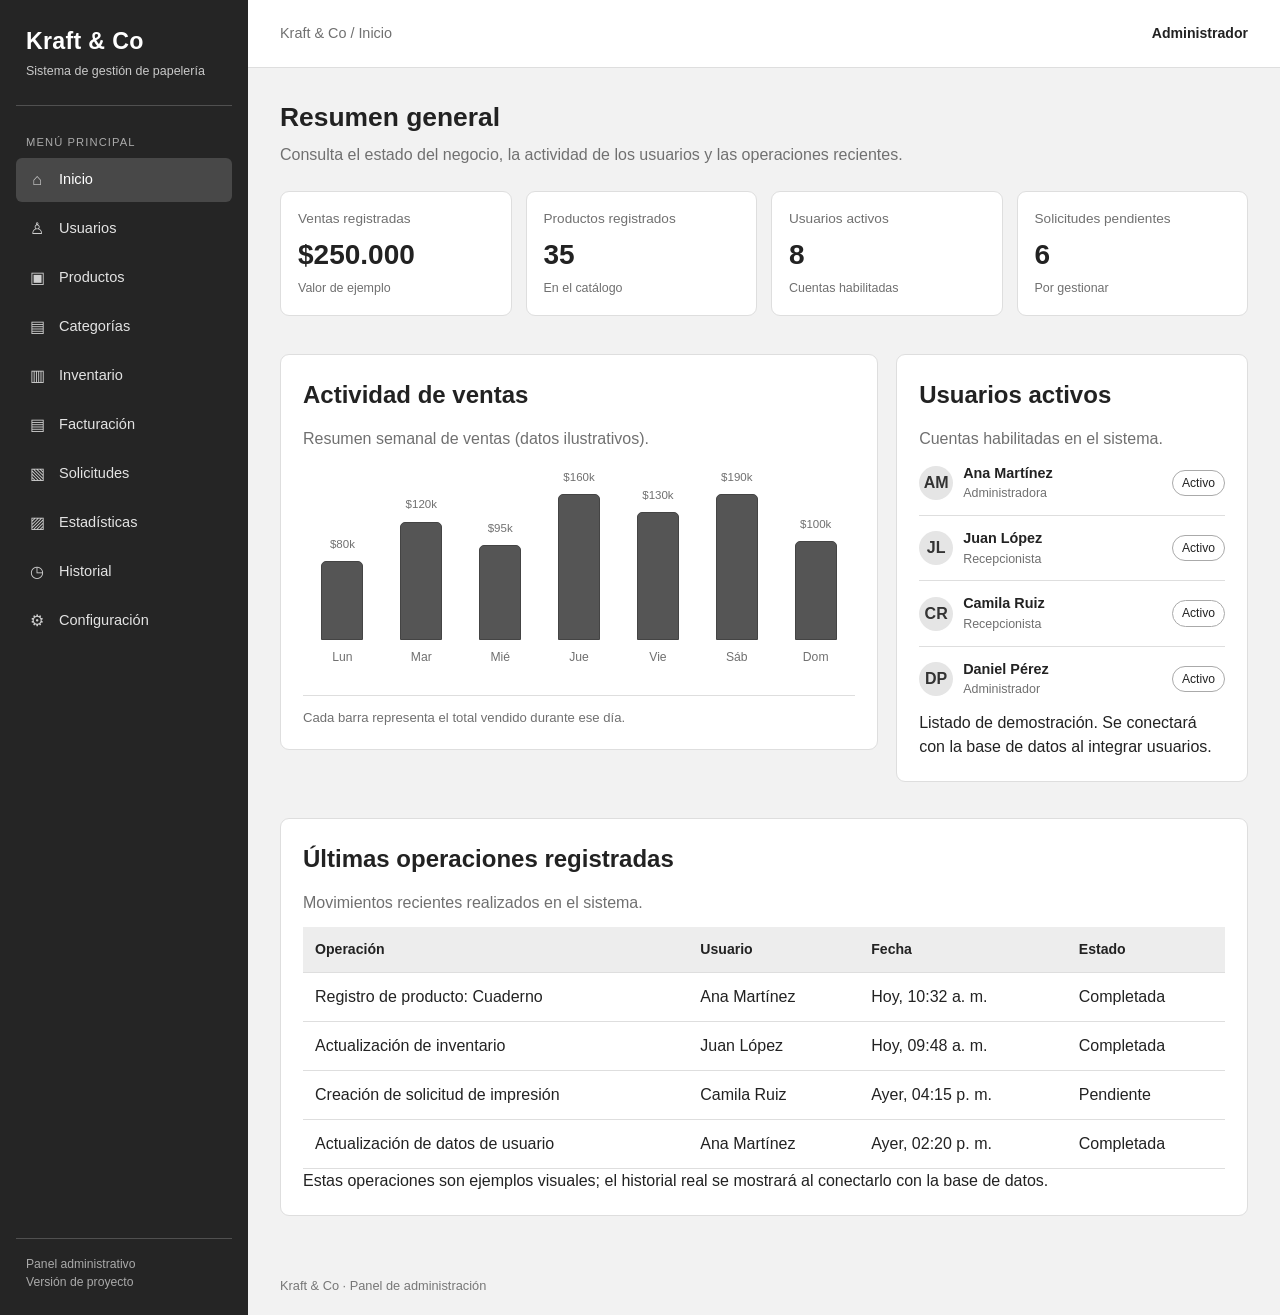
==== backend/index.html @ d10f0f5d "Agregar archivos del proyecto" ====
<!DOCTYPE html>
<html lang="es">
<head>
<meta charset="UTF-8">
<meta name="viewport" content="width=device-width, initial-scale=1.0">
<title>Kraft &amp; Co | Panel principal</title>
<link rel="stylesheet" href="css/estilos.css">
</head>
<body>
<div class="app-layout">
<aside class="sidebar">
  <div class="brand"><h1>Kraft &amp; Co</h1><p>Sistema de gestión de papelería</p></div>
  <div class="nav-title">Menú principal</div>
  <nav class="nav-list">
    <a href="index.html" class="active"><span class="nav-icon">⌂</span><span>Inicio</span></a>
    <a href="modulos/usuarios/index.html"><span class="nav-icon">♙</span><span>Usuarios</span></a>
    <a href="modulos/productos/index.html"><span class="nav-icon">▣</span><span>Productos</span></a>
    <a href="modulos/categorias/index.html"><span class="nav-icon">▤</span><span>Categorías</span></a>
    <a href="modulos/inventario/index.html"><span class="nav-icon">▥</span><span>Inventario</span></a>
    <a href="./modulos/facturacion/index.html"><span class="nav-icon">▤</span><span>Facturación</span></a>
    <a href="modulos/solicitudes/index.html"><span class="nav-icon">▧</span><span>Solicitudes</span></a>
    <a href="modulos/estadisticas/index.html"><span class="nav-icon">▨</span><span>Estadísticas</span></a>
    <a href="modulos/historial/index.html"><span class="nav-icon">◷</span><span>Historial</span></a>
    <a href="modulos/configuracion/index.html"><span class="nav-icon">⚙</span><span>Configuración</span></a>
  </nav>
  <div class="sidebar-foot">Panel administrativo<br>Versión de proyecto</div>
</aside>

<div class="main-area">
<header class="topbar"><span class="crumb">Kraft &amp; Co / Inicio</span><span class="user">Administrador</span></header>
<main class="page-content">
  <section class="intro">
    <h2>Resumen general</h2>
    <p>Consulta el estado del negocio, la actividad de los usuarios y las operaciones recientes.</p>
  </section>

  <section class="kpi-grid" aria-label="Indicadores principales">
    <article class="kpi"><div class="kpi-label">Ventas registradas</div><div class="kpi-value">$250.000</div><div class="kpi-note">Valor de ejemplo</div></article>
    <article class="kpi"><div class="kpi-label">Productos registrados</div><div class="kpi-value">35</div><div class="kpi-note">En el catálogo</div></article>
    <article class="kpi"><div class="kpi-label">Usuarios activos</div><div class="kpi-value">8</div><div class="kpi-note">Cuentas habilitadas</div></article>
    <article class="kpi"><div class="kpi-label">Solicitudes pendientes</div><div class="kpi-value">6</div><div class="kpi-note">Por gestionar</div></article>
  </section>

  <div class="dashboard-grid">
    <section class="bloque">
      <h2>Actividad de ventas</h2>
      <p class="descripcion">Resumen semanal de ventas (datos ilustrativos).</p>
      <div class="chart-wrap" role="img" aria-label="Gráfica de barras de ventas de lunes a domingo">
        <div class="chart-column"><span class="chart-value">$80k</span><div class="chart-bar" style="height:40%"></div><span class="chart-day">Lun</span></div>
        <div class="chart-column"><span class="chart-value">$120k</span><div class="chart-bar" style="height:60%"></div><span class="chart-day">Mar</span></div>
        <div class="chart-column"><span class="chart-value">$95k</span><div class="chart-bar" style="height:48%"></div><span class="chart-day">Mié</span></div>
        <div class="chart-column"><span class="chart-value">$160k</span><div class="chart-bar" style="height:80%"></div><span class="chart-day">Jue</span></div>
        <div class="chart-column"><span class="chart-value">$130k</span><div class="chart-bar" style="height:65%"></div><span class="chart-day">Vie</span></div>
        <div class="chart-column"><span class="chart-value">$190k</span><div class="chart-bar" style="height:95%"></div><span class="chart-day">Sáb</span></div>
        <div class="chart-column"><span class="chart-value">$100k</span><div class="chart-bar" style="height:50%"></div><span class="chart-day">Dom</span></div>
      </div>
      <p class="chart-legend">Cada barra representa el total vendido durante ese día.</p>
    </section>

    <section class="bloque">
      <h2>Usuarios activos</h2>
      <p class="descripcion">Cuentas habilitadas en el sistema.</p>
      <div class="panel-list">
        <div class="panel-row"><div class="person"><div class="avatar">AM</div><div><div class="person-name">Ana Martínez</div><div class="person-role">Administradora</div></div></div><span class="status">Activo</span></div>
        <div class="panel-row"><div class="person"><div class="avatar">JL</div><div><div class="person-name">Juan López</div><div class="person-role">Recepcionista</div></div></div><span class="status">Activo</span></div>
        <div class="panel-row"><div class="person"><div class="avatar">CR</div><div><div class="person-name">Camila Ruiz</div><div class="person-role">Recepcionista</div></div></div><span class="status">Activo</span></div>
        <div class="panel-row"><div class="person"><div class="avatar">DP</div><div><div class="person-name">Daniel Pérez</div><div class="person-role">Administrador</div></div></div><span class="status">Activo</span></div>
      </div>
      <p class="ayuda">Listado de demostración. Se conectará con la base de datos al integrar usuarios.</p>
    </section>
  </div>

  <section class="bloque">
    <h2>Últimas operaciones registradas</h2>
    <p class="descripcion">Movimientos recientes realizados en el sistema.</p>
    <div class="tabla-contenedor">
      <table>
        <thead><tr><th>Operación</th><th>Usuario</th><th>Fecha</th><th>Estado</th></tr></thead>
        <tbody>
          <tr><td>Registro de producto: Cuaderno</td><td>Ana Martínez</td><td>Hoy, 10:32 a. m.</td><td>Completada</td></tr>
          <tr><td>Actualización de inventario</td><td>Juan López</td><td>Hoy, 09:48 a. m.</td><td>Completada</td></tr>
          <tr><td>Creación de solicitud de impresión</td><td>Camila Ruiz</td><td>Ayer, 04:15 p. m.</td><td>Pendiente</td></tr>
          <tr><td>Actualización de datos de usuario</td><td>Ana Martínez</td><td>Ayer, 02:20 p. m.</td><td>Completada</td></tr>
        </tbody>
      </table>
    </div>
    <p class="ayuda">Estas operaciones son ejemplos visuales; el historial real se mostrará al conectarlo con la base de datos.</p>
  </section>
</main>
<footer class="pie">Kraft &amp; Co · Panel de administración</footer>
</div>
</div>
</body>
</html>
---- backend/css/estilos.css ----
*{margin:0;padding:0;box-sizing:border-box;font-family:Arial,Helvetica,sans-serif}
:root{--ink:#222;--muted:#707070;--line:#dedede;--paper:#fff;--canvas:#f2f2f2;--sidebar:#252525;--sidebar2:#343434}
body{background:var(--canvas);color:var(--ink);line-height:1.5;min-height:100vh}
a{color:inherit}
.app-layout{display:flex;min-height:100vh}
.sidebar{width:248px;flex:0 0 248px;background:var(--sidebar);color:#fff;padding:24px 16px;display:flex;flex-direction:column;min-height:100vh}
.brand{padding:0 10px 24px;border-bottom:1px solid #505050;margin-bottom:20px}
.brand h1{font-size:1.45rem;letter-spacing:.3px}
.brand p{font-size:.78rem;color:#c9c9c9;margin-top:3px}
.nav-title{font-size:.7rem;text-transform:uppercase;letter-spacing:1.1px;color:#aaa;padding:0 10px;margin:8px 0}
.nav-list{display:flex;flex-direction:column;gap:5px}
.nav-list a{display:flex;align-items:center;gap:11px;text-decoration:none;padding:10px;border-radius:6px;color:#e3e3e3;font-size:.91rem}
.nav-list a:hover,.nav-list a.active{background:#484848;color:#fff}
.nav-icon{width:22px;text-align:center;font-size:1rem;color:#cfcfcf}
.sidebar-foot{margin-top:auto;border-top:1px solid #505050;padding:16px 10px 0;color:#aaa;font-size:.76rem}
.main-area{min-width:0;flex:1;display:flex;flex-direction:column}
.topbar{height:68px;background:#fff;border-bottom:1px solid var(--line);display:flex;align-items:center;justify-content:space-between;padding:0 32px;gap:16px}
.topbar .crumb{font-size:.9rem;color:var(--muted)}
.topbar .user{font-size:.88rem;font-weight:700}
.page-content{width:min(1200px,100%);padding:30px 32px 42px;margin:0 auto;flex:1}
.intro{margin-bottom:24px}
.intro h2{font-size:1.65rem;margin-bottom:5px}
.intro p,.descripcion{color:var(--muted)}
.bloque{background:var(--paper);border:1px solid var(--line);border-radius:9px;padding:22px;margin:18px 0}
.bloque h2,.bloque h3{margin-bottom:14px}
.tarjetas{display:grid;grid-template-columns:repeat(auto-fit,minmax(205px,1fr));gap:14px;margin-top:18px}
.tarjeta{display:flex;flex-direction:column;gap:7px;min-height:130px;padding:18px;background:#fff;border:1px solid #d7d7d7;border-radius:8px;text-decoration:none;transition:transform .15s,border-color .15s}
.tarjeta:hover{transform:translateY(-2px);border-color:#777}
.tarjeta .nombre{font-weight:700;font-size:1rem}
.tarjeta .detalle{font-size:.88rem;color:var(--muted)}
.tarjeta .ir{margin-top:auto;font-size:.84rem;font-weight:700}
.formulario{display:grid;grid-template-columns:repeat(auto-fit,minmax(205px,1fr));gap:14px;align-items:end}
.campo{display:flex;flex-direction:column;gap:6px}
label{font-size:.9rem;font-weight:700}
input,select,textarea{width:100%;padding:11px 12px;border:1px solid #bdbdbd;border-radius:6px;background:#fff;color:#222;font-size:.94rem}
input:focus,select:focus,textarea:focus{outline:2px solid #888;outline-offset:1px}
button,.boton{background:#292929;color:#fff;border:1px solid #292929;padding:10px 15px;border-radius:6px;cursor:pointer;font-size:.9rem;text-decoration:none;display:inline-block}
button:hover,.boton:hover{background:#555}
table{width:100%;border-collapse:collapse;margin-top:12px;min-width:580px}
.tabla-contenedor{width:100%;overflow-x:auto}
th,td{border-bottom:1px solid var(--line);padding:12px;text-align:left;vertical-align:middle}
th{background:#ededed;font-size:.88rem}
tr:hover td{background:#fafafa}
.seccion{margin-top:28px}
.resumen-grid{display:grid;grid-template-columns:repeat(auto-fit,minmax(170px,1fr));gap:14px}
.resumen-item{padding:18px;border:1px solid var(--line);border-radius:8px;background:#fff}
.resumen-item h3{font-size:.88rem;color:var(--muted);font-weight:600}
.resumen-item strong{display:block;font-size:1.8rem;margin-top:5px}
.pie{padding:0 32px 20px;color:#777;font-size:.8rem}
@media(max-width:760px){
 .app-layout{display:block}
 .sidebar{width:100%;min-height:0;padding:14px;display:block}
 .brand{padding:0 6px 12px;margin-bottom:10px}
 .nav-title,.sidebar-foot{display:none}
 .nav-list{display:grid;grid-template-columns:repeat(2,minmax(0,1fr));gap:4px}
 .nav-list a{padding:8px;font-size:.82rem}
 .topbar{height:54px;padding:0 18px}
 .page-content{padding:22px 16px 32px}
 .intro h2{font-size:1.4rem}
 .bloque{padding:16px}
 .pie{padding:0 16px 18px}
}


/* Panel de inicio: indicadores, gráfica y actividad reciente */
.kpi-grid{display:grid;grid-template-columns:repeat(4,minmax(0,1fr));gap:14px;margin:20px 0}
.kpi{background:#fff;border:1px solid var(--line);border-radius:9px;padding:17px}
.kpi .kpi-label{font-size:.85rem;color:var(--muted)}
.kpi .kpi-value{font-size:1.75rem;font-weight:700;margin-top:5px}
.kpi .kpi-note{font-size:.78rem;color:var(--muted);margin-top:3px}
.dashboard-grid{display:grid;grid-template-columns:minmax(0,1.7fr) minmax(260px,1fr);gap:18px;align-items:start}
.chart-wrap{height:245px;display:flex;align-items:flex-end;gap:clamp(8px,2vw,20px);padding:18px 10px 28px;border-bottom:1px solid var(--line);position:relative}
.chart-column{height:100%;flex:1;display:flex;flex-direction:column;justify-content:flex-end;align-items:center;gap:8px;min-width:0}
.chart-value{font-size:.72rem;color:var(--muted)}
.chart-bar{width:min(42px,72%);min-height:4px;background:#555;border:1px solid #444;border-radius:5px 5px 0 0}
.chart-day{font-size:.76rem;color:var(--muted)}
.chart-legend{font-size:.82rem;color:var(--muted);margin-top:12px}
.panel-list{display:flex;flex-direction:column;gap:0}
.panel-row{display:flex;align-items:center;justify-content:space-between;gap:12px;padding:12px 0;border-bottom:1px solid var(--line)}
.panel-row:last-child{border-bottom:0}
.person{display:flex;align-items:center;gap:10px;min-width:0}
.avatar{width:34px;height:34px;flex:0 0 34px;border-radius:50%;background:#e5e5e5;display:grid;place-items:center;font-weight:700;color:#333}
.person-name{font-size:.9rem;font-weight:700}
.person-role{font-size:.78rem;color:var(--muted)}
.status{font-size:.76rem;border:1px solid #aaa;border-radius:20px;padding:3px 9px;white-space:nowrap}
.operation-time{font-size:.78rem;color:var(--muted);white-space:nowrap}
.operation-desc{font-size:.88rem}
.operation-user{font-size:.78rem;color:var(--muted)}
@media(max-width:950px){.kpi-grid{grid-template-columns:repeat(2,minmax(0,1fr))}.dashboard-grid{grid-template-columns:1fr}}
@media(max-width:480px){.kpi-grid{grid-template-columns:1fr 1fr}.kpi{padding:13px}.kpi .kpi-value{font-size:1.45rem}.chart-wrap{gap:6px}.chart-day{font-size:.68rem}}
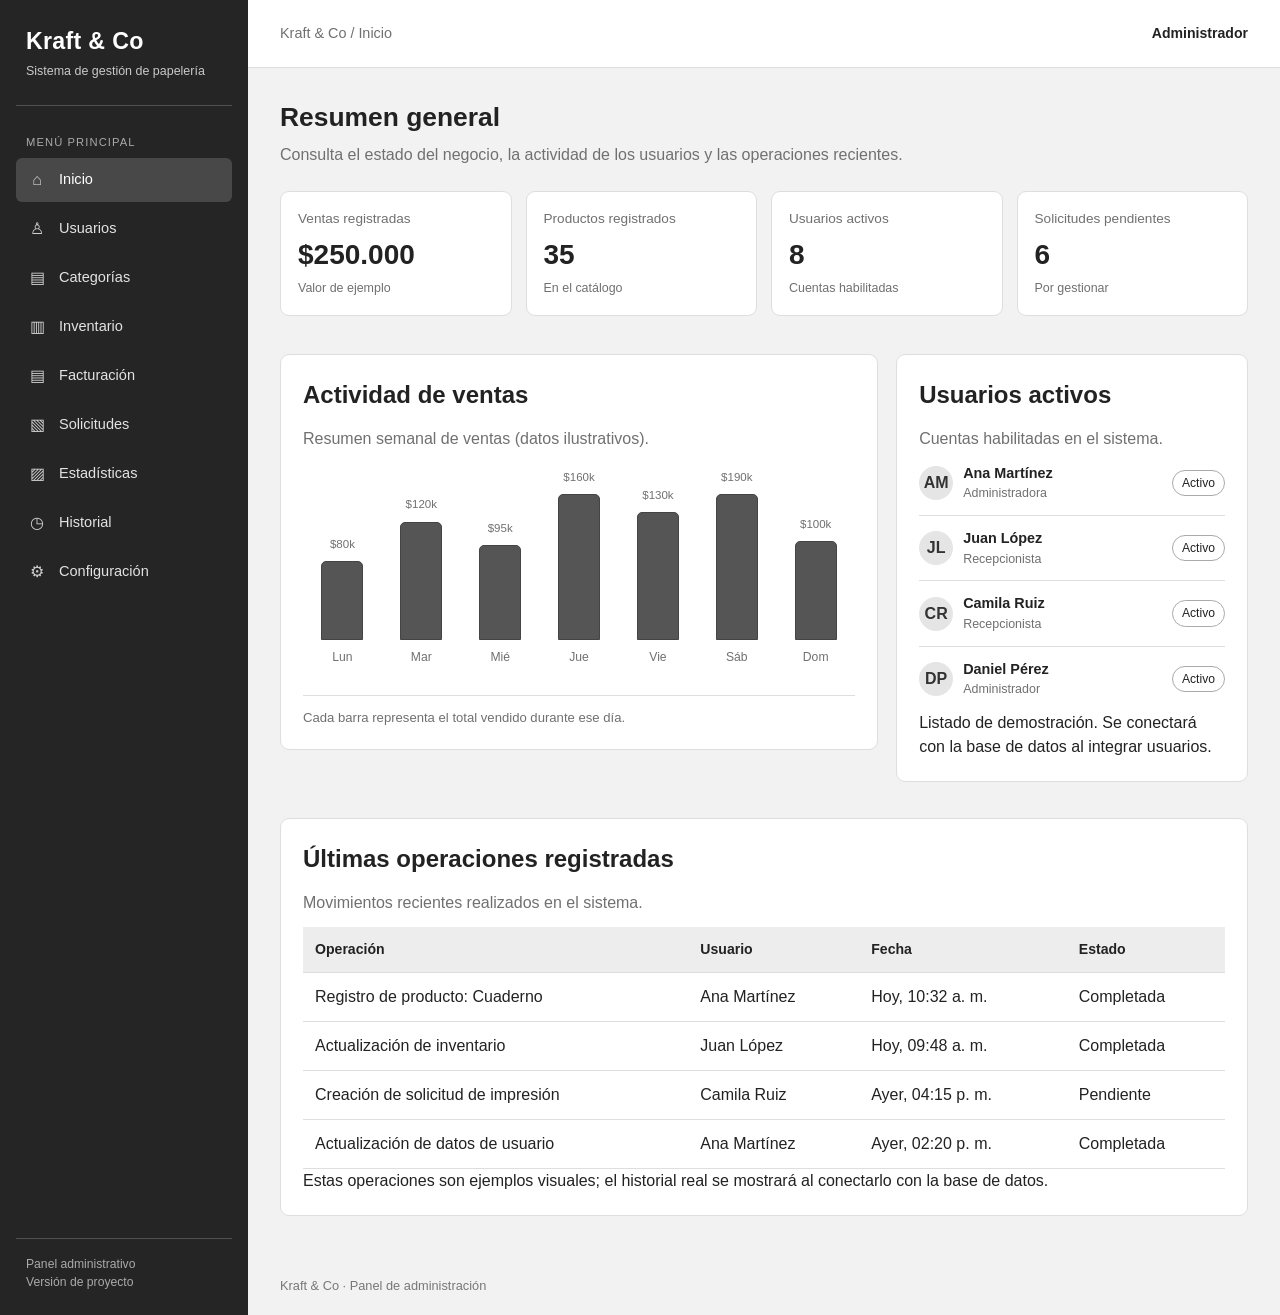
==== commit 64698354: "agregar archivos" ====
--- a/backend/index.html
+++ b/backend/index.html
@@ -1,94 +1,440 @@
+<!DOCTYPE html>
+<!DOCTYPE html>
 <!DOCTYPE html>
 <html lang="es">
-<head>
-<meta charset="UTF-8">
-<meta name="viewport" content="width=device-width, initial-scale=1.0">
-<title>Kraft &amp; Co | Panel principal</title>
-<link rel="stylesheet" href="css/estilos.css">
-</head>
-<body>
-<div class="app-layout">
-<aside class="sidebar">
-  <div class="brand"><h1>Kraft &amp; Co</h1><p>Sistema de gestión de papelería</p></div>
-  <div class="nav-title">Menú principal</div>
-  <nav class="nav-list">
-    <a href="index.html" class="active"><span class="nav-icon">⌂</span><span>Inicio</span></a>
-    <a href="modulos/usuarios/index.html"><span class="nav-icon">♙</span><span>Usuarios</span></a>
-    <a href="modulos/productos/index.html"><span class="nav-icon">▣</span><span>Productos</span></a>
-    <a href="modulos/categorias/index.html"><span class="nav-icon">▤</span><span>Categorías</span></a>
-    <a href="modulos/inventario/index.html"><span class="nav-icon">▥</span><span>Inventario</span></a>
-    <a href="./modulos/facturacion/index.html"><span class="nav-icon">▤</span><span>Facturación</span></a>
-    <a href="modulos/solicitudes/index.html"><span class="nav-icon">▧</span><span>Solicitudes</span></a>
-    <a href="modulos/estadisticas/index.html"><span class="nav-icon">▨</span><span>Estadísticas</span></a>
-    <a href="modulos/historial/index.html"><span class="nav-icon">◷</span><span>Historial</span></a>
-    <a href="modulos/configuracion/index.html"><span class="nav-icon">⚙</span><span>Configuración</span></a>
-  </nav>
-  <div class="sidebar-foot">Panel administrativo<br>Versión de proyecto</div>
-</aside>
-
-<div class="main-area">
-<header class="topbar"><span class="crumb">Kraft &amp; Co / Inicio</span><span class="user">Administrador</span></header>
-<main class="page-content">
-  <section class="intro">
-    <h2>Resumen general</h2>
-    <p>Consulta el estado del negocio, la actividad de los usuarios y las operaciones recientes.</p>
-  </section>
-
-  <section class="kpi-grid" aria-label="Indicadores principales">
-    <article class="kpi"><div class="kpi-label">Ventas registradas</div><div class="kpi-value">$250.000</div><div class="kpi-note">Valor de ejemplo</div></article>
-    <article class="kpi"><div class="kpi-label">Productos registrados</div><div class="kpi-value">35</div><div class="kpi-note">En el catálogo</div></article>
-    <article class="kpi"><div class="kpi-label">Usuarios activos</div><div class="kpi-value">8</div><div class="kpi-note">Cuentas habilitadas</div></article>
-    <article class="kpi"><div class="kpi-label">Solicitudes pendientes</div><div class="kpi-value">6</div><div class="kpi-note">Por gestionar</div></article>
-  </section>
-
-  <div class="dashboard-grid">
-    <section class="bloque">
-      <h2>Actividad de ventas</h2>
-      <p class="descripcion">Resumen semanal de ventas (datos ilustrativos).</p>
-      <div class="chart-wrap" role="img" aria-label="Gráfica de barras de ventas de lunes a domingo">
-        <div class="chart-column"><span class="chart-value">$80k</span><div class="chart-bar" style="height:40%"></div><span class="chart-day">Lun</span></div>
-        <div class="chart-column"><span class="chart-value">$120k</span><div class="chart-bar" style="height:60%"></div><span class="chart-day">Mar</span></div>
-        <div class="chart-column"><span class="chart-value">$95k</span><div class="chart-bar" style="height:48%"></div><span class="chart-day">Mié</span></div>
-        <div class="chart-column"><span class="chart-value">$160k</span><div class="chart-bar" style="height:80%"></div><span class="chart-day">Jue</span></div>
-        <div class="chart-column"><span class="chart-value">$130k</span><div class="chart-bar" style="height:65%"></div><span class="chart-day">Vie</span></div>
-        <div class="chart-column"><span class="chart-value">$190k</span><div class="chart-bar" style="height:95%"></div><span class="chart-day">Sáb</span></div>
-        <div class="chart-column"><span class="chart-value">$100k</span><div class="chart-bar" style="height:50%"></div><span class="chart-day">Dom</span></div>
+ <head>
+  <meta charset="utf-8"/>
+  <meta content="width=device-width, initial-scale=1.0" name="viewport"/>
+  <title>
+   Kraft &amp; Co | Panel principal
+  </title>
+  <link href="css/estilos.css" rel="stylesheet"/>
+ </head>
+ <body>
+  <div class="app-layout">
+   <!-- Menú lateral: enlaces para cambiar de sección -->
+   <aside class="sidebar">
+    <div class="brand">
+     <h1>
+      Kraft &amp; Co
+     </h1>
+     <p>
+      Sistema de gestión de papelería
+     </p>
+    </div>
+    <div class="nav-title">
+     Menú principal
+    </div>
+    <nav class="nav-list">
+     <a class="active" href="index.html">
+      <span class="nav-icon">
+       ⌂
+      </span>
+      <span>
+       Inicio
+      </span>
+     </a>
+     <a href="modulos/usuarios/index.html">
+      <span class="nav-icon">
+       ♙
+      </span>
+      <span>
+       Usuarios
+      </span>
+     </a>
+     <a href="modulos/categorias/index.html">
+      <span class="nav-icon">
+       ▤
+      </span>
+      <span>
+       Categorías
+      </span>
+     </a>
+     <a href="modulos/inventario/index.html">
+      <span class="nav-icon">
+       ▥
+      </span>
+      <span>
+       Inventario
+      </span>
+     </a>
+     <a href="./modulos/facturacion/index.html">
+      <span class="nav-icon">
+       ▤
+      </span>
+      <span>
+       Facturación
+      </span>
+     </a>
+     <a href="modulos/solicitudes/index.html">
+      <span class="nav-icon">
+       ▧
+      </span>
+      <span>
+       Solicitudes
+      </span>
+     </a>
+     <a href="modulos/estadisticas/index.html">
+      <span class="nav-icon">
+       ▨
+      </span>
+      <span>
+       Estadísticas
+      </span>
+     </a>
+     <a href="modulos/historial/index.html">
+      <span class="nav-icon">
+       ◷
+      </span>
+      <span>
+       Historial
+      </span>
+     </a>
+     <a href="modulos/configuracion/index.html">
+      <span class="nav-icon">
+       ⚙
+      </span>
+      <span>
+       Configuración
+      </span>
+     </a>
+    </nav>
+    <div class="sidebar-foot">
+     Panel administrativo
+     <br/>
+     Versión de proyecto
+    </div>
+   </aside>
+   <div class="main-area">
+    <!-- Encabezado: muestra el nombre de la sección -->
+    <header class="topbar">
+     <span class="crumb">
+      Kraft &amp; Co / Inicio
+     </span>
+     <span class="user">
+      Administrador
+     </span>
+    </header>
+    <!-- Contenido principal de esta página -->
+    <main class="page-content">
+     <section class="intro">
+      <h2>
+       Resumen general
+      </h2>
+      <p>
+       Consulta el estado del negocio, la actividad de los usuarios y las operaciones recientes.
+      </p>
+     </section>
+     <section aria-label="Indicadores principales" class="kpi-grid">
+      <article class="kpi">
+       <div class="kpi-label">
+        Ventas registradas
+       </div>
+       <div class="kpi-value">
+        $250.000
+       </div>
+       <div class="kpi-note">
+        Valor de ejemplo
+       </div>
+      </article>
+      <article class="kpi">
+       <div class="kpi-label">
+        Productos registrados
+       </div>
+       <div class="kpi-value">
+        35
+       </div>
+       <div class="kpi-note">
+        En el catálogo
+       </div>
+      </article>
+      <article class="kpi">
+       <div class="kpi-label">
+        Usuarios activos
+       </div>
+       <div class="kpi-value">
+        8
+       </div>
+       <div class="kpi-note">
+        Cuentas habilitadas
+       </div>
+      </article>
+      <article class="kpi">
+       <div class="kpi-label">
+        Solicitudes pendientes
+       </div>
+       <div class="kpi-value">
+        6
+       </div>
+       <div class="kpi-note">
+        Por gestionar
+       </div>
+      </article>
+     </section>
+     <div class="dashboard-grid">
+      <section class="bloque">
+       <h2>
+        Actividad de ventas
+       </h2>
+       <p class="descripcion">
+        Resumen semanal de ventas (datos ilustrativos).
+       </p>
+       <div aria-label="Gráfica de barras de ventas de lunes a domingo" class="chart-wrap" role="img">
+        <div class="chart-column">
+         <span class="chart-value">
+          $80k
+         </span>
+         <div class="chart-bar" style="height:40%">
+         </div>
+         <span class="chart-day">
+          Lun
+         </span>
+        </div>
+        <div class="chart-column">
+         <span class="chart-value">
+          $120k
+         </span>
+         <div class="chart-bar" style="height:60%">
+         </div>
+         <span class="chart-day">
+          Mar
+         </span>
+        </div>
+        <div class="chart-column">
+         <span class="chart-value">
+          $95k
+         </span>
+         <div class="chart-bar" style="height:48%">
+         </div>
+         <span class="chart-day">
+          Mié
+         </span>
+        </div>
+        <div class="chart-column">
+         <span class="chart-value">
+          $160k
+         </span>
+         <div class="chart-bar" style="height:80%">
+         </div>
+         <span class="chart-day">
+          Jue
+         </span>
+        </div>
+        <div class="chart-column">
+         <span class="chart-value">
+          $130k
+         </span>
+         <div class="chart-bar" style="height:65%">
+         </div>
+         <span class="chart-day">
+          Vie
+         </span>
+        </div>
+        <div class="chart-column">
+         <span class="chart-value">
+          $190k
+         </span>
+         <div class="chart-bar" style="height:95%">
+         </div>
+         <span class="chart-day">
+          Sáb
+         </span>
+        </div>
+        <div class="chart-column">
+         <span class="chart-value">
+          $100k
+         </span>
+         <div class="chart-bar" style="height:50%">
+         </div>
+         <span class="chart-day">
+          Dom
+         </span>
+        </div>
+       </div>
+       <p class="chart-legend">
+        Cada barra representa el total vendido durante ese día.
+       </p>
+      </section>
+      <section class="bloque">
+       <h2>
+        Usuarios activos
+       </h2>
+       <p class="descripcion">
+        Cuentas habilitadas en el sistema.
+       </p>
+       <div class="panel-list">
+        <div class="panel-row">
+         <div class="person">
+          <div class="avatar">
+           AM
+          </div>
+          <div>
+           <div class="person-name">
+            Ana Martínez
+           </div>
+           <div class="person-role">
+            Administradora
+           </div>
+          </div>
+         </div>
+         <span class="status">
+          Activo
+         </span>
+        </div>
+        <div class="panel-row">
+         <div class="person">
+          <div class="avatar">
+           JL
+          </div>
+          <div>
+           <div class="person-name">
+            Juan López
+           </div>
+           <div class="person-role">
+            Recepcionista
+           </div>
+          </div>
+         </div>
+         <span class="status">
+          Activo
+         </span>
+        </div>
+        <div class="panel-row">
+         <div class="person">
+          <div class="avatar">
+           CR
+          </div>
+          <div>
+           <div class="person-name">
+            Camila Ruiz
+           </div>
+           <div class="person-role">
+            Recepcionista
+           </div>
+          </div>
+         </div>
+         <span class="status">
+          Activo
+         </span>
+        </div>
+        <div class="panel-row">
+         <div class="person">
+          <div class="avatar">
+           DP
+          </div>
+          <div>
+           <div class="person-name">
+            Daniel Pérez
+           </div>
+           <div class="person-role">
+            Administrador
+           </div>
+          </div>
+         </div>
+         <span class="status">
+          Activo
+         </span>
+        </div>
+       </div>
+       <p class="ayuda">
+        Listado de demostración. Se conectará con la base de datos al integrar usuarios.
+       </p>
+      </section>
+     </div>
+     <section class="bloque">
+      <h2>
+       Últimas operaciones registradas
+      </h2>
+      <p class="descripcion">
+       Movimientos recientes realizados en el sistema.
+      </p>
+      <div class="tabla-contenedor">
+       <table>
+        <thead>
+         <tr>
+          <th>
+           Operación
+          </th>
+          <th>
+           Usuario
+          </th>
+          <th>
+           Fecha
+          </th>
+          <th>
+           Estado
+          </th>
+         </tr>
+        </thead>
+        <tbody>
+         <tr>
+          <td>
+           Registro de producto: Cuaderno
+          </td>
+          <td>
+           Ana Martínez
+          </td>
+          <td>
+           Hoy, 10:32 a. m.
+          </td>
+          <td>
+           Completada
+          </td>
+         </tr>
+         <tr>
+          <td>
+           Actualización de inventario
+          </td>
+          <td>
+           Juan López
+          </td>
+          <td>
+           Hoy, 09:48 a. m.
+          </td>
+          <td>
+           Completada
+          </td>
+         </tr>
+         <tr>
+          <td>
+           Creación de solicitud de impresión
+          </td>
+          <td>
+           Camila Ruiz
+          </td>
+          <td>
+           Ayer, 04:15 p. m.
+          </td>
+          <td>
+           Pendiente
+          </td>
+         </tr>
+         <tr>
+          <td>
+           Actualización de datos de usuario
+          </td>
+          <td>
+           Ana Martínez
+          </td>
+          <td>
+           Ayer, 02:20 p. m.
+          </td>
+          <td>
+           Completada
+          </td>
+         </tr>
+        </tbody>
+       </table>
       </div>
-      <p class="chart-legend">Cada barra representa el total vendido durante ese día.</p>
-    </section>
-
-    <section class="bloque">
-      <h2>Usuarios activos</h2>
-      <p class="descripcion">Cuentas habilitadas en el sistema.</p>
-      <div class="panel-list">
-        <div class="panel-row"><div class="person"><div class="avatar">AM</div><div><div class="person-name">Ana Martínez</div><div class="person-role">Administradora</div></div></div><span class="status">Activo</span></div>
-        <div class="panel-row"><div class="person"><div class="avatar">JL</div><div><div class="person-name">Juan López</div><div class="person-role">Recepcionista</div></div></div><span class="status">Activo</span></div>
-        <div class="panel-row"><div class="person"><div class="avatar">CR</div><div><div class="person-name">Camila Ruiz</div><div class="person-role">Recepcionista</div></div></div><span class="status">Activo</span></div>
-        <div class="panel-row"><div class="person"><div class="avatar">DP</div><div><div class="person-name">Daniel Pérez</div><div class="person-role">Administrador</div></div></div><span class="status">Activo</span></div>
-      </div>
-      <p class="ayuda">Listado de demostración. Se conectará con la base de datos al integrar usuarios.</p>
-    </section>
+      <p class="ayuda">
+       Estas operaciones son ejemplos visuales; el historial real se mostrará al conectarlo con la base de datos.
+      </p>
+     </section>
+    </main>
+    <footer class="pie">
+     Kraft &amp; Co · Panel de administración
+    </footer>
+   </div>
   </div>
-
-  <section class="bloque">
-    <h2>Últimas operaciones registradas</h2>
-    <p class="descripcion">Movimientos recientes realizados en el sistema.</p>
-    <div class="tabla-contenedor">
-      <table>
-        <thead><tr><th>Operación</th><th>Usuario</th><th>Fecha</th><th>Estado</th></tr></thead>
-        <tbody>
-          <tr><td>Registro de producto: Cuaderno</td><td>Ana Martínez</td><td>Hoy, 10:32 a. m.</td><td>Completada</td></tr>
-          <tr><td>Actualización de inventario</td><td>Juan López</td><td>Hoy, 09:48 a. m.</td><td>Completada</td></tr>
-          <tr><td>Creación de solicitud de impresión</td><td>Camila Ruiz</td><td>Ayer, 04:15 p. m.</td><td>Pendiente</td></tr>
-          <tr><td>Actualización de datos de usuario</td><td>Ana Martínez</td><td>Ayer, 02:20 p. m.</td><td>Completada</td></tr>
-        </tbody>
-      </table>
-    </div>
-    <p class="ayuda">Estas operaciones son ejemplos visuales; el historial real se mostrará al conectarlo con la base de datos.</p>
-  </section>
-</main>
-<footer class="pie">Kraft &amp; Co · Panel de administración</footer>
-</div>
-</div>
-</body>
+ </body>
 </html>
